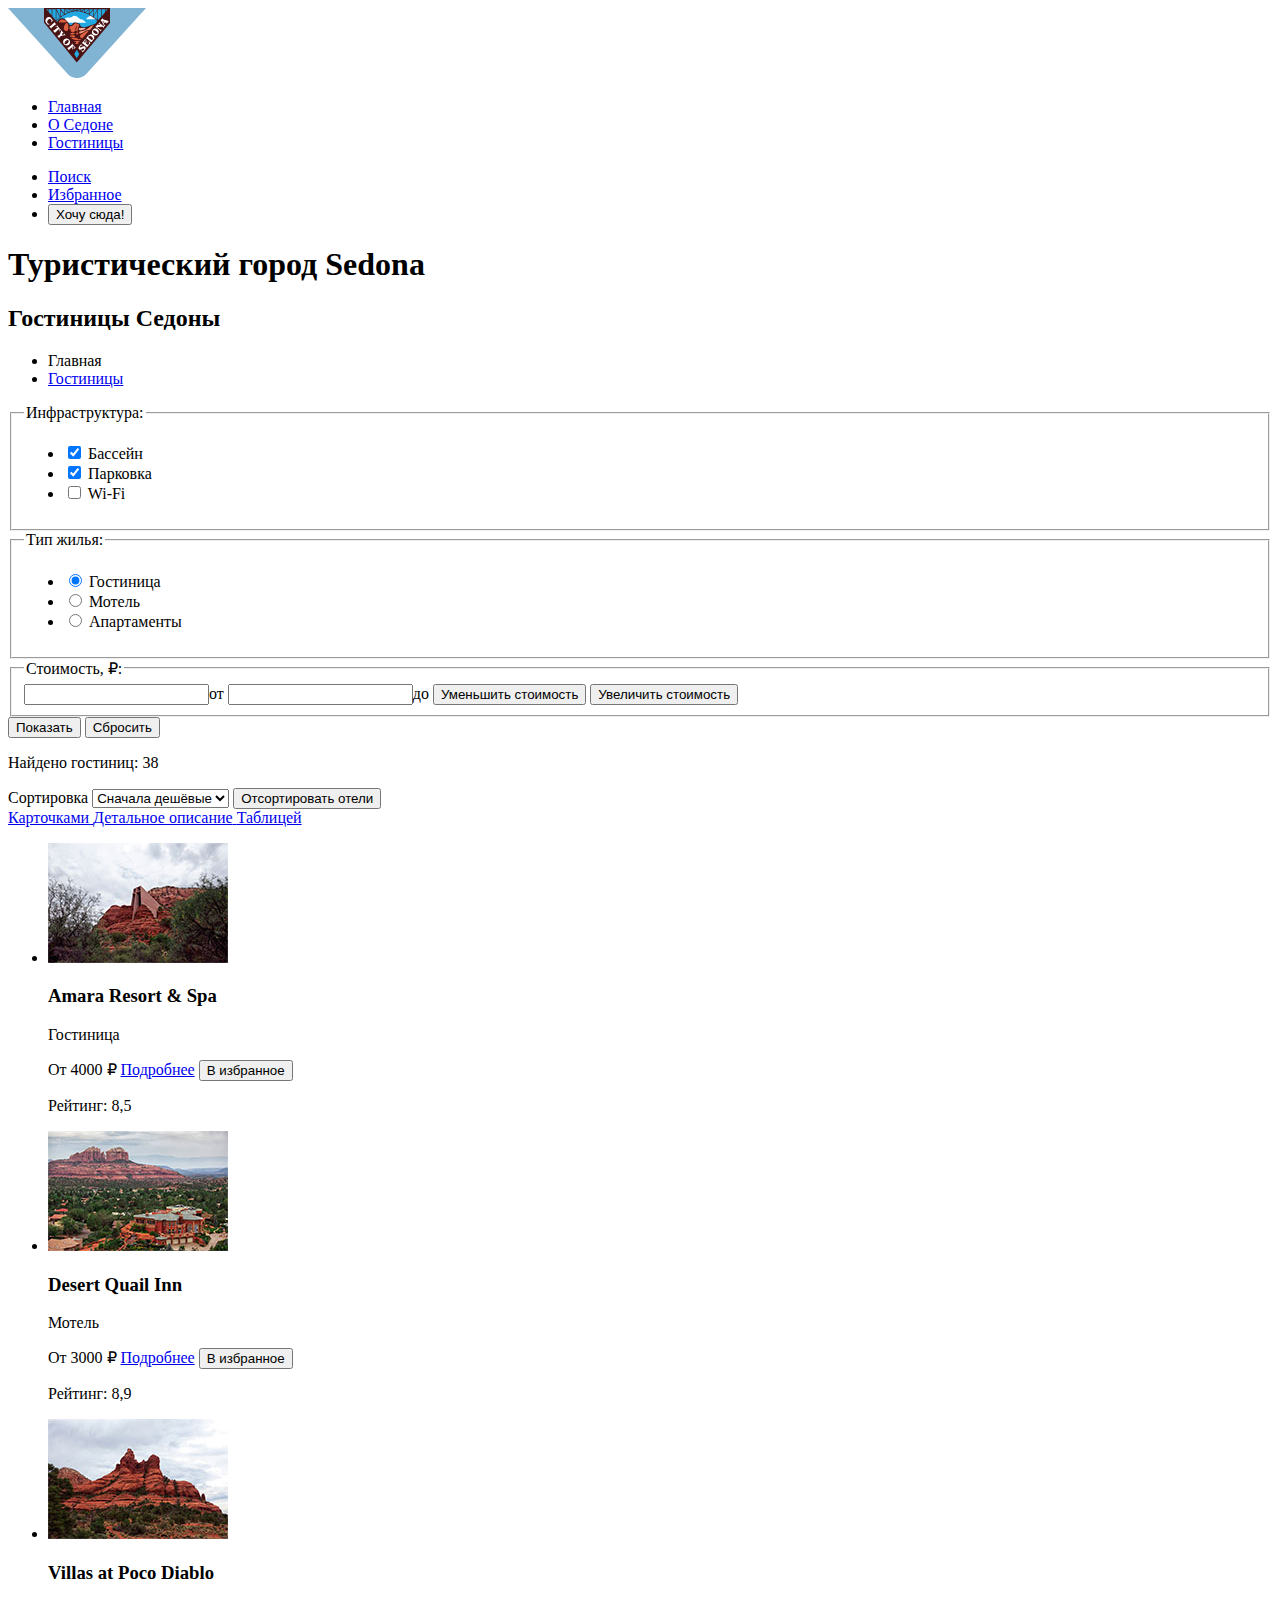
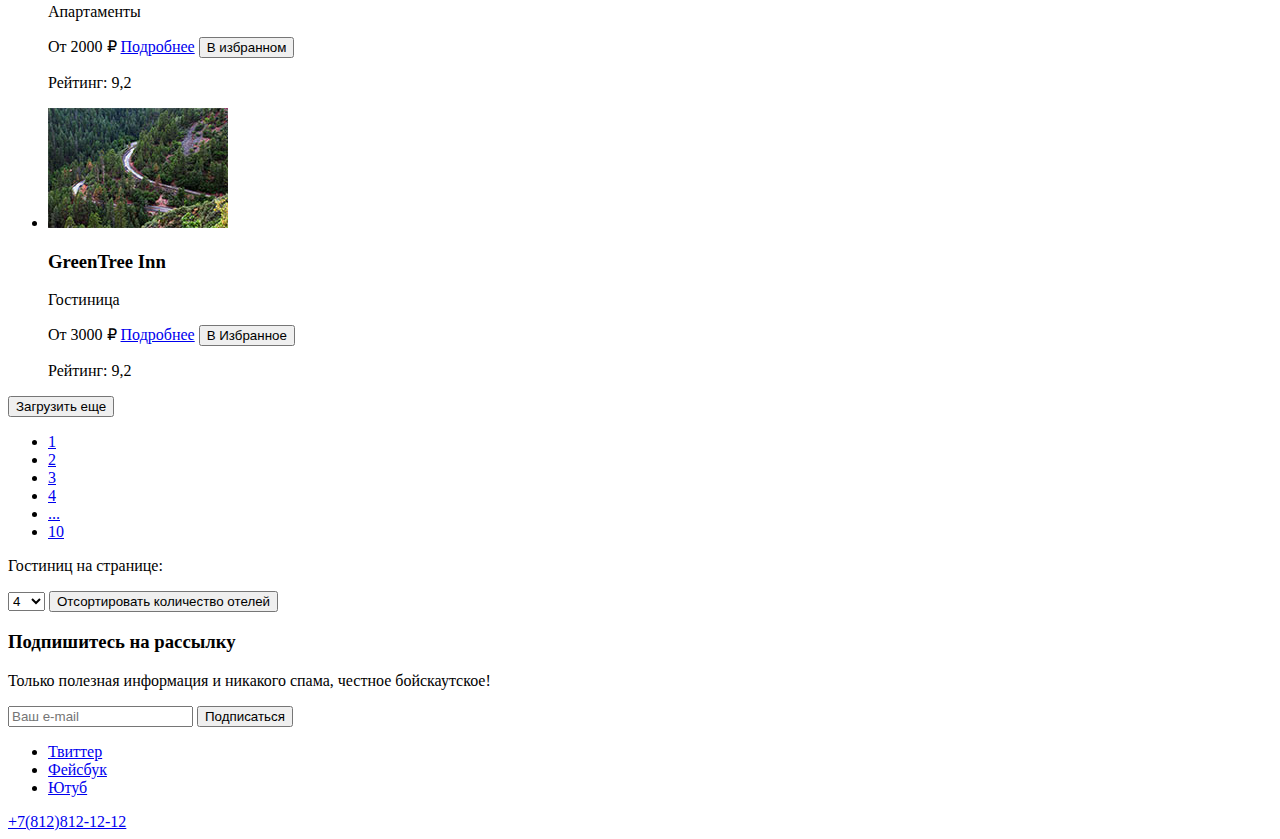
==== catalog.html @ ed5d7d23 "Разметка страниц" ====
<!DOCTYPE html>
<html class="page" lang="ru">
  <head>
      <meta charset="utf-8">
      <link rel="styleshet" href="css/style.css">
      <title>Гостиницы Седоны</title>
  </head>
  <body>
    <header class="page-header">
      <img class="page-header__logo" src="img/main-logo.svg" width="138" height="70" alt="Логотоп Sedona">
      <nav class="page-header__navigation">
        <ul class="page-header__navigation-list">
          <li class="page-header__navigation-item">
            <a class="page-header__navigation-link" href="index.html">Главная</a>
          </li>
          <li class="page-header__navigation-item">
            <a class="page-header__navigation-link" href="#">О Седоне</a>
          </li>
          <li class="page-header__navigation-item">
            <a class="page-header__navigation-link page-header__navigation-link-current" href="#">Гостиницы</a>
          </li>
        </ul>
        <ul class="page-header__navigation page-header__navigation-user">
          <li class="page-header__navigation-item">
            <a class="page-header__navigation-link" href="#">
              <span class="visually-hidden">Поиск</span>
            </a>
          </li>
          <li class="page-header__navigation-item">
            <a class="page-header__navigation-link" href="#">
              <span class="visually-hidden">Избранное</span>
            </a>
          </li>
          <li class="page-header__navigation-item">
            <button class="page-header-button" type="button">Хочу сюда!</button>
          </li>
        </ul>
      </nav>
    </header>
    <main class="main-catalog">
      <section class="main-catalog__sorting-hotels sorting-hotels">
        <h1 class="visually-hidden">Туристический город Sedona</h1>
        <h2 class="sorting-hotels-title">Гостиницы Седоны</h2>
        <ul class="sorting-hotels-breadcrumbs">
          <li class="sorting-hotels-breadcrumbs">
            <span class="visually-hidden">Главная</span>
          </li>
          <li class="sorting-hotels-breadcrumbs">
            <a class="sorting-hotels-breadcrumbs-link" href="#">Гостиницы</a>
          </li>
        </ul>
        <form class="sorting-hotels-form" action="https://echo.htmlacademy.ru/" method="get">
          <fieldset class="sorting-hotels-form-infrastructure">
           <legend class="sorting-hotels-form-infrastructure-legend">Инфраструктура:</legend>
           <ul class="sorting-hotels-form-infrastructure-list">
            <li class="sorting-hotels-form-infrastructure-item">
              <label>
                <input class="sorting-hotels-form-infrastructure-input" type="checkbox" name="swimming-pool" checked>
                <span>Бассейн</span>
              </label>
            </li>
            <li class="sorting-hotels-form-infrastructure-item">
              <label>
                <input class="sorting-hotels-form-infrastructure-input" type="checkbox" name="parling" checked>
                <span>Парковка</span>
              </label>
            </li>
            <li class="sorting-hotels-form-infrastructure-item">
              <label>
                <input class="sorting-hotels-form-infrastructure-input" type="checkbox" name="wi-fi">
                <span>Wi-Fi</span>
              </label>
            </li>
           </ul>
          </fieldset>
          <fieldset class="sorting-hotels-form-type">
            <legend class="sorting-hotels-form-type-legend">Тип жилья:</legend>
            <ul class="sorting-hotels-form-type-list">
              <li class="sorting-hotels-form-type-item">
                <label>
                  <input class="sorting-hotels-form-type-input" type="radio" name="type-hotel" value="hotel" checked>
                  <span>Гостиница</span>
                </label>
              </li>
              <li class="sorting-hotels-form-type-item">
                <label>
                  <input class="sorting-hotels-form-type-input" type="radio" name="type-hotel" value="motel">
                  <span>Мотель</span>
                </label>
              </li>
              <li class="sorting-hotels-form-type-item">
                <label>
                  <input class="sorting-hotels-form-type-input" type="radio" name="type-hotel" value="apartments">
                  <span>Апартаменты</span>
                </label>
              </li>
            </ul>
          </fieldset>
          <fieldset class="sorting-hotels-form-price">
            <legend class="sorting-hotels-form-price-legend">Стоимость, ₽:</legend>
            <label class="sorting-hotels-form-price-label">
              <input class="sorting-hotels-form-price-input" type="number" name="min-price">от
            </label>
            <label class="sorting-hotels-form-price-label">
              <input class="sorting-hotels-form-price-input" type="number" name="max-price">до
            </label>
            <button class="sorting-hotels-form-price-button" type="button">
              <span class="visually-hidden">Уменьшить стоимость</span>
            </button>
            <button class="sorting-hotels-form-price-button" type="button">
              <span class="visually-hidden">Увеличить стоимость</span>
            </button>
          </fieldset>
          <button class="sorting-hotels-form-button" type="submit">Показать</button>
          <button class="sorting-hotels-form-button" type="reset">Сбросить</button>
        </form>
      </section>
      <section class="main-catalog__hotel-viewing hotel-viewing">
        <div class="hotel-viewing-menu-sorting">
          <p class="hotel-viewing-title">Найдено гостиниц: 38</p>
          <form class="hotel-viewing-form">
            <label class="visually-hidden">Сортировка</label>
            <select class="hotel-viewing-select" id="sorting" name="sorting">
              <option value="cheep">Сначала дешёвые</option>
              <option value="expensive">Сначала дорогие</option>
              <option value="popular">По популярности</option>
            </select>
            <button class="visually-hidden" type="submit">Отсортировать отели</button>
          </form>
          <a class="hotel-viewing-sort-button" href="#">
            <span class="visually-hidden" href="#">Карточками</span>
          </a>
          <a class="hotel-viewing-sort-button" href="#">
            <span class="visually-hidden">Детальное описание</span>
          </a>
          <a class="hotel-viewing-sort-button" href="#">
            <span class="visually-hidden">Таблицей</span>
          </a>
        </div>
        <ul class="hotel-viewing-list">
          <li class="hotel-viewing-item">
            <img class="hotel-viewing-img" src="img/hotel-1.jpg" width="180" height="120" alt="Вид Amara Resort & Spa">
            <div class="hotel-viewing-wrapper">
              <h3 class="hotel-viewing-title">Amara Resort & Spa</h3>
              <p class="hotel-viewing-description">Гостиница</p>
              <span class="hotel-viewing-price">От 4000 ₽</span>
              <a class="hotel-viewing-link" href="#">Подробнее</a>
              <button class="hotel-viewing-button" type="button">В избранное</button>
            </div>
            <div class="hotel-viewing-wrapper">
              <p class="hotel-viewing-rating">Рейтинг: 8,5</p>
            </div>
          </li>
          <li class="hotel-viewing-item">
            <img class="hotel-viewing-img" src="img/hotel-2.jpg" width="180" height="120" alt="Вид Desert Quail Inn">
            <div class="hotel-viewing-wrapper">
              <h3 class="hotel-viewing-title">Desert Quail Inn</h3>
              <p class="hotel-viewing-description">Мотель</p>
              <span class="hotel-viewing-price">От 3000 ₽</span>
              <a class="hotel-viewing-link" href="#">Подробнее</a>
              <button class="hotel-viewing-button" type="button">В избранное</button>
            </div>
            <div class="hotel-viewing-wrapper">
              <p class="hotel-viewing-rating">Рейтинг: 8,9</p>
            </div>
          </li>
          <li class="hotel-viewing-item">
            <img class="hotel-viewing-img" src="img/hotel-3.jpg" width="180" height="120" alt="Вид Villas at Poco Diablo">
            <div class="hotel-viewing-wrapper">
              <h3 class="hotel-viewing-title">Villas at Poco Diablo</h3>
              <p class="hotel-viewing-description">Апартаменты</p>
              <span class="hotel-viewing-price">От 2000 ₽</span>
              <a class="hotel-viewing-link" href="#">Подробнее</a>
              <button class="hotel-viewing-button" type="button">В избранном</button>
            </div>
            <div class="hotel-viewing-wrapper">
              <p class="hotel-viewing-rating">Рейтинг: 9,2</p>
            </div>
          </li>
          <li class="hotel-viewing-item">
            <img class="hotel-viewing-img" src="img/hotel-4.jpg" width="180" height="120" alt="Вид GreenTree Inn">
            <div class="hotel-viewing-wrapper">
              <h3 class="hotel-viewing-title">GreenTree Inn</h3>
              <p class="hotel-viewing-description">Гостиница</p>
              <span class="hotel-viewing-price">От 3000 ₽</span>
              <a class="hotel-viewing-link" href="#">Подробнее</a>
              <button class="hotel-viewing-button" type="button">В Избранное</button>
            </div>
            <div class="hotel-viewing-wrapper">
              <p class="hotel-viewing-rating">Рейтинг: 9,2</p>
            </div>
          </li>
        </ul>
        <button class="hotel-viewing-button" type="button">Загрузить еще</button>
      </section>
      <section class="main-catalog__pagination  pagination">
        <ul class="pagination-list">
          <li class="pagination-item">
            <a class="pagination-link" href="#">1</a>
          </li>
          <li class="pagination-item">
            <a class="pagination-link" href="#">2</a>
          </li>
          <li class="pagination-item">
            <a class="pagination-link" href="#">3</a>
          </li>
          <li class="pagination-item">
            <a class="pagination-link" href="#">4</a>
          </li>
          <li class="pagination-item">
            <a class="pagination-link" href="#">...</a>
          </li>
          <li class="pagination-item">
            <a class="pagination-link" href="#">10</a>
          </li>
        </ul>
        <div class="pagination-wrapper">
          <p class="pagination-sorting">Гостиниц на странице:</p>
          <form class="pagination-form">
            <select class="pagination-select" id="sorting-page" name="sorting-page">
              <option value="4">4</option>
              <option value="5">5</option>
              <option value="10">10</option>
            </select>
            <button class="visually-hidden" type="submit">Отсортировать количество отелей</button>
          </form>
        </div>
      </section>
      <section class="main-catalog__mailing mailing">
        <h3 class="mailing-title">Подпишитесь на рассылку</h3>
        <p class="mailing-description">Только полезная информация и никакого спама, честное бойскаутское!</p>
        <form class="mailing-form" action="https://echo.htmlacademy.ru/" method="post">
          <input class="mailing-email" type="email" name="subscription-mail" placeholder="Ваш e-mail">
          <button class="mailing-button" type="submit">Подписаться</button>
        </form>
      </section>
    </main>
    <footer class="page-footer">
      <ul class="page-footer-list">
        <li class="page-footer-item">
          <a class="page-footer-link" href="#">
            <span class="visually-hidden">Твиттер</span>
          </a>
        </li>
        <li class="page-footer-item">
          <a class="page-footer-link" href="#">
            <span class="visually-hidden">Фейсбук</span>
          </a>
        </li>
        <li class="page-footer-item">
          <a class="page-footer-link" href="#">
            <span class="visually-hidden">Ютуб</span>
          </a>
        </li>
      </ul>
      <a class="page-footer-phone" href="tel:+78128121212">+7(812)812-12-12</a>
    </footer>
  </body>
</html>
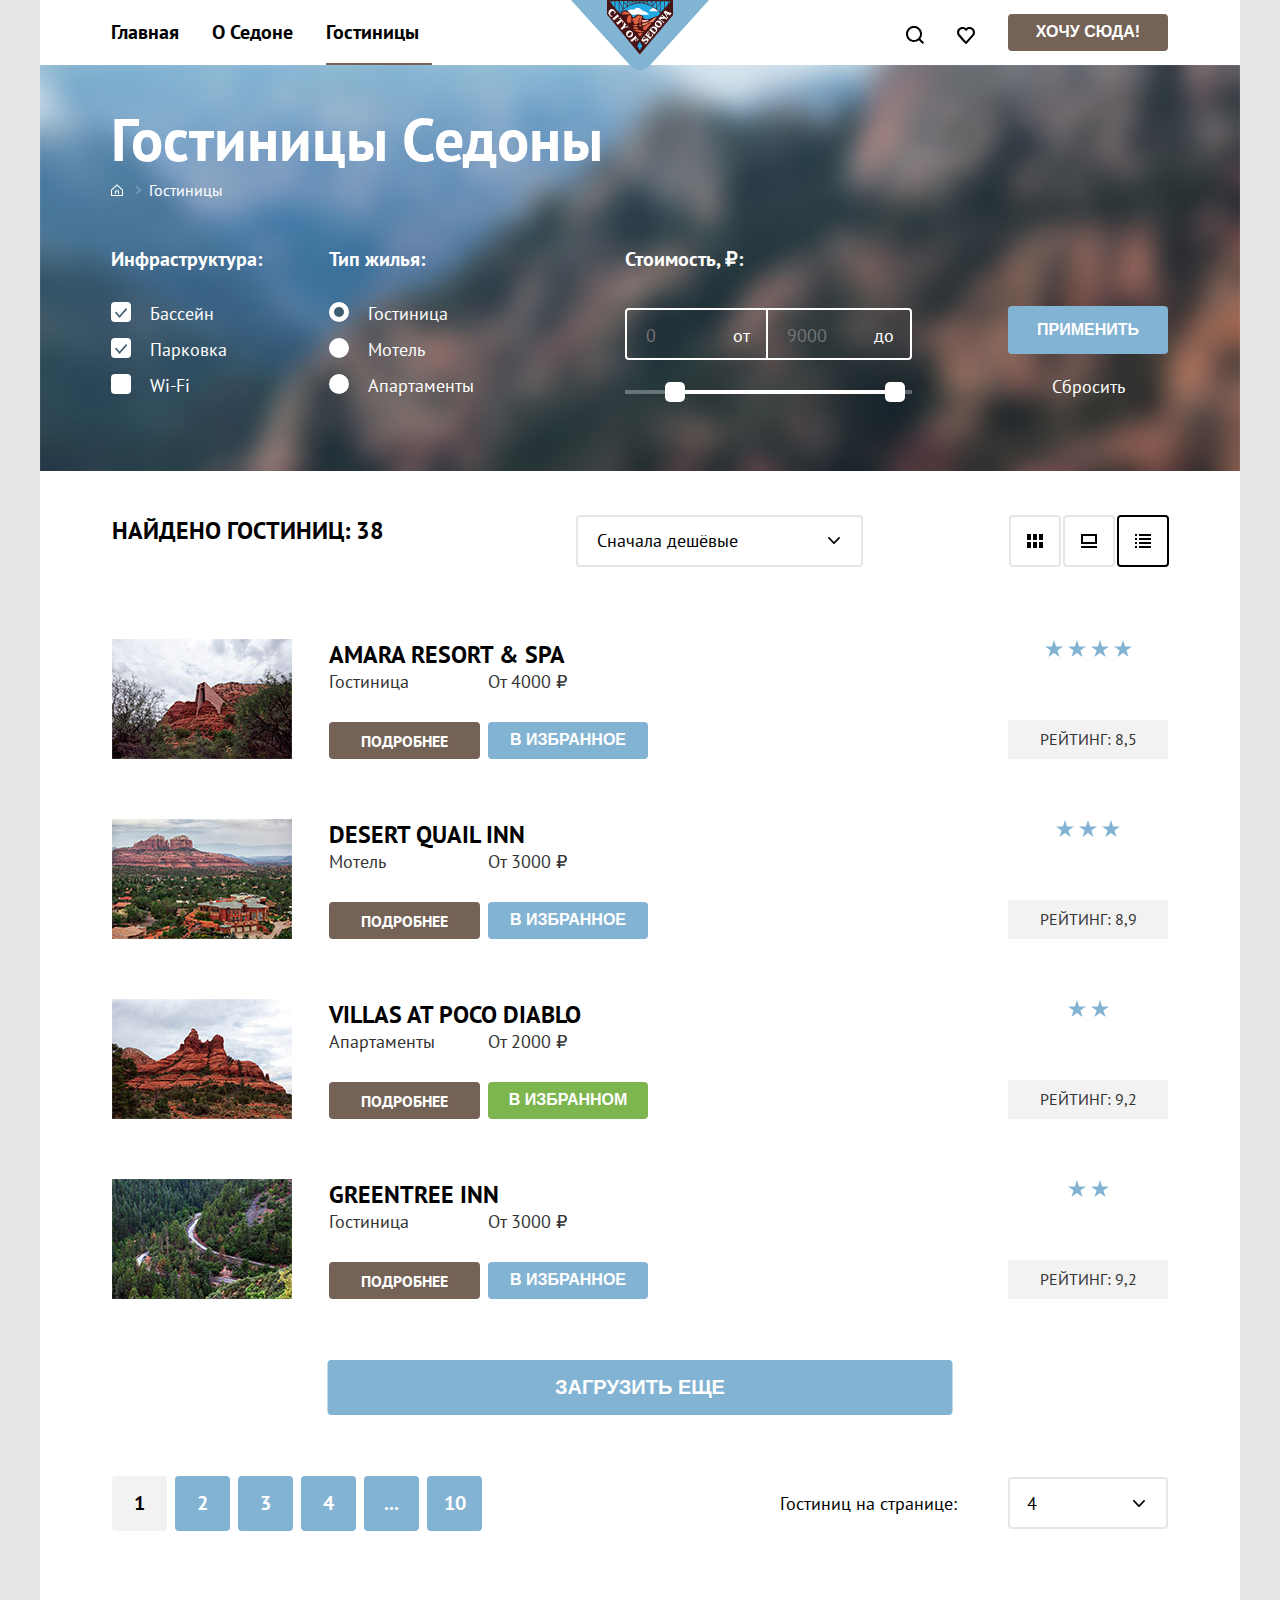
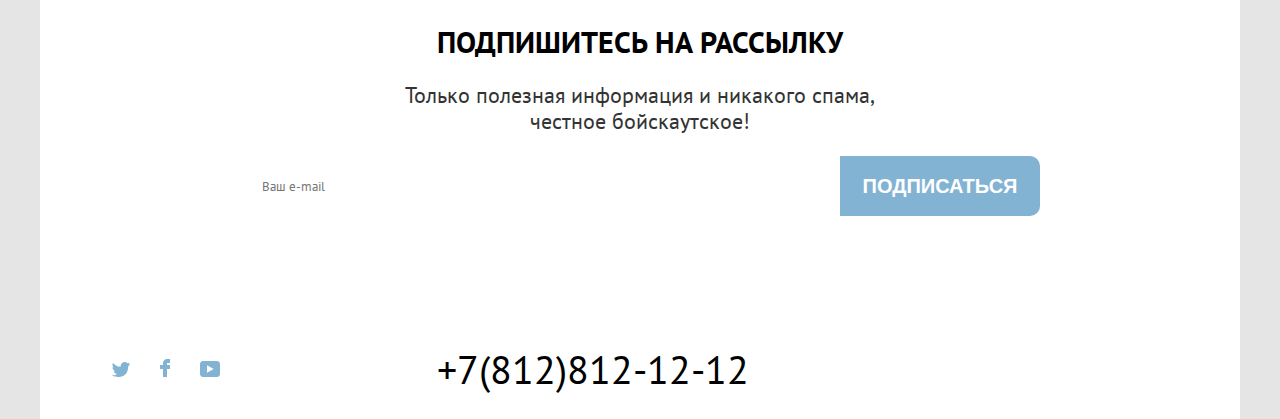
==== commit 8014646a: "Сверстаны 2 страницы" ====
--- a/catalog.html
+++ b/catalog.html
@@ -2,258 +2,332 @@
 <html class="page" lang="ru">
   <head>
       <meta charset="utf-8">
-      <link rel="styleshet" href="css/style.css">
+      <link rel="stylesheet" href="css/style.css">
       <title>Гостиницы Седоны</title>
   </head>
   <body>
-    <header class="page-header">
-      <img class="page-header__logo" src="img/main-logo.svg" width="138" height="70" alt="Логотоп Sedona">
-      <nav class="page-header__navigation">
-        <ul class="page-header__navigation-list">
-          <li class="page-header__navigation-item">
-            <a class="page-header__navigation-link" href="index.html">Главная</a>
+    <div class="body_container">
+      <header class="page-header">
+        <a href="#">
+          <img class="page-header__logo" src="img/main-logo.svg" width="138" height="70" alt="Логотоп Sedona">
+        </a>
+        <nav class="page-header__navigation">
+          <ul class="page-header__navigation-list">
+            <li class="page-header__navigation-item">
+              <a class="page-header__navigation-link" href="index.html">Главная</a>
+            </li>
+            <li class="page-header__navigation-item">
+              <a class="page-header__navigation-link" href="#">О Седоне</a>
+            </li>
+            <li class="page-header__navigation-item">
+              <a class="page-header__navigation-link page-header__navigation-link-current" href="#">Гостиницы</a>
+            </li>
+          </ul>
+          <ul class="page-header__navigation-list page-header__navigation-user">
+            <li class="page-header__navigation-item page-header__navigation-item-icon">
+              <a class="page-header__navigation-link" href="#">
+                <svg class="page-header__navigation-icon" aria-hidden="true" focusable="false" width="18" height="18" viewBox="0 0 18 18" fill="none" xmlns="http://www.w3.org/2000/svg">
+                  <path d="M18 16.5L14.3 12.8C15.3 11.5 16 9.8 16 7.9C16 3.5 12.4 -0.1 8 -0.1C3.6 -0.1 0 3.6 0 8C0 12.4 3.6 16 8 16C9.8 16 11.5 15.4 12.9 14.3L16.6 18L18 16.5ZM8 14C4.7 14 2 11.3 2 8C2 4.7 4.7 2 8 2C11.3 2 14 4.7 14 8C14 11.3 11.3 14 8 14Z" fill="black"/>
+                </svg>
+                <span class="visually-hidden">Поиск</span>
+              </a>
+            </li>
+            <li class="page-header__navigation-item page-header__navigation-item-icon">
+              <a class="page-header__navigation-link" href="#">
+                <svg class="page-header__navigation-icon" aria-hidden="true" focusable="false" width="18" height="17" viewBox="0 0 18 17" fill="none" xmlns="http://www.w3.org/2000/svg">
+                  <path d="M8.9 17C8.6 17 8.3 16.9 8.1 16.6C2.7 10.5 1.4 9.1 1.1 8.7C0.4 7.8 0 6.6 0 5.4C0 2.4 2.4 0 5.5 0C6.8 0 8 0.5 9 1.3C10 0.5 11.3 0 12.5 0C15.5 0 18 2.4 18 5.4C18 6.7 17.5 7.9 16.7 8.8L9.7 16.7C9.5 16.9 9.3 17 8.9 17ZM2.9 7.5C3.2 7.9 6.4 11.5 9 14.4L15.2 7.4C15.7 6.9 15.9 6.2 15.9 5.4C15.9 3.6 14.4 2.1 12.6 2.1C11.6 2.1 10.6 2.6 9.9 3.4C9.6 3.7 9.3 3.8 9 3.8C8.7 3.8 8.4 3.6 8.2 3.4C7.5 2.6 6.5 2.1 5.5 2.1C3.7 2.1 2.2 3.6 2.2 5.4C2.1 6.3 2.5 7 2.9 7.5C2.8 7.5 2.8 7.5 2.9 7.5Z" fill="black"/>
+                </svg>
+                <span class="visually-hidden">Избранное</span>
+              </a>
+            </li>
+            <li class="page-header__navigation-item">
+              <button class="page-header-button" type="button">Хочу сюда!</button>
+            </li>
+          </ul>
+        </nav>
+      </header>
+      <main class="main-catalog main-container">
+        <section class="main-catalog__sorting-hotels sorting-hotels">
+          <h1 class="visually-hidden">Туристический город Sedona</h1>
+          <h2 class="sorting-hotels-title">Гостиницы Седоны</h2>
+          <ul class="sorting-hotels-breadcrumbs-list">
+            <li class="sorting-hotels-breadcrumbs-item sorting-hotels-breadcrumbs-list__container">
+              <span class="visually-hidden">Главная</span>
+              <a class="sorting-hotels-breadcrumbs-item-link" href="index.html">
+                <svg class="sorting-hotels-breadcrumbs-home" aria-hidden="true" focusable="false" width="12" height="12" viewBox="0 0 12 12" fill="none" xmlns="http://www.w3.org/2000/svg">
+                  <path d="M6 0.300049L0 5.80005V12H12V5.80005L6 0.300049ZM11 11H1V6.20005L6 1.70005L11 6.20005V11Z" fill="white"/>
+                  <path d="M4 10H5V7.5H7V10H8V6.5H4V10Z" fill="white"/>
+                  </svg>
+              </a>
+            </li>
+            <li class="sorting-hotels-breadcrumbs">
+              <a class="sorting-hotels-breadcrumbs-link" href="#">Гостиницы</a>
+            </li>
+          </ul>
+          <form class="sorting-hotels-form" action="https://echo.htmlacademy.ru/" method="get">
+            <fieldset class="sorting-hotels-form-infrastructure">
+              <legend class="sorting-hotels-form-legend">Инфраструктура:</legend>
+              <ul class="sorting-hotels-form-infrastructure-list">
+                <li class="sorting-hotels-form-infrastructure-item">
+                  <label class="sorting-hotels-form-infrastructure-label">
+                    <input class="visually-hidden sorting-hotels-form-infrastructure-input" type="checkbox" name="swimming-pool" checked>
+                    <span class="sorting-hotels-form-infrastructure-input-mark"></span>
+                    <span class="sorting-hotels-form-infrastructure-name">Бассейн</span>
+                  </label>
+                </li>
+                <li class="sorting-hotels-form-infrastructure-item">
+                  <label class="sorting-hotels-form-infrastructure-label">
+                    <input class="visually-hidden sorting-hotels-form-infrastructure-input" type="checkbox" name="parking" checked>
+                    <span class="sorting-hotels-form-infrastructure-input-mark"></span>
+                    <span class="sorting-hotels-form-infrastructure-name">Парковка</span>
+                  </label>
+                </li>
+                <li class="sorting-hotels-form-infrastructure-item">
+                  <label class="sorting-hotels-form-infrastructure-label">
+                    <input class="visually-hidden sorting-hotels-form-infrastructure-input" type="checkbox" name="wi-fi">
+                    <span class="sorting-hotels-form-infrastructure-input-mark"></span>
+                    <span class="sorting-hotels-form-infrastructure-name">Wi-Fi</span>
+                  </label>
+                </li>
+              </ul>
+            </fieldset>
+            <fieldset class="sorting-hotels-form-type">
+              <legend class="sorting-hotels-form-legend">Тип жилья:</legend>
+              <ul class="sorting-hotels-form-type-list">
+                <li class="sorting-hotels-form-type-item">
+                  <label class="sorting-hotels-form-type-label">
+                    <input class="visually-hidden sorting-hotels-form-type-input" type="radio" name="type-hotel" value="hotel" checked>
+                    <span class="sorting-hotels-form-type-mark"></span>
+                    <span class="sorting-hotels-form-type-name">Гостиница</span>
+                  </label>
+                </li>
+                <li class="sorting-hotels-form-type-item">
+                  <label class="sorting-hotels-form-type-label">
+                    <input class="visually-hidden sorting-hotels-form-type-input" type="radio" name="type-hotel" value="motel">
+                    <span class="sorting-hotels-form-type-mark"></span>
+                    <span class="sorting-hotels-form-type-name">Мотель</span>
+                  </label>
+                </li>
+                <li class="sorting-hotels-form-type-item">
+                  <label class="sorting-hotels-form-type-label">
+                    <input class="visually-hidden sorting-hotels-form-type-input" type="radio" name="type-hotel" value="apartments">
+                    <span class="sorting-hotels-form-type-mark"></span>
+                    <span class="sorting-hotels-form-type-name">Апартаменты</span>
+                  </label>
+                </li>
+              </ul>
+            </fieldset>
+            <fieldset class="sorting-hotels-form-price">
+              <legend class="sorting-hotels-form-legend">Стоимость, ₽:</legend>
+              <div class="sorting-hotels-form-price-wrapper-inputs">
+                <label class="sorting-hotels-form-price-label">
+                  <input class="sorting-hotels-form-price-input" type="number" name="min-price" placeholder="0">
+                  <span class="sorting-hotels-form-price-legend">от</span>
+                </label>
+                <label class="sorting-hotels-form-price-label">
+                  <input class="sorting-hotels-form-price-input" type="number" name="max-price" placeholder="9000">
+                  <span class="sorting-hotels-form-price-legend">до</span>
+                </label>
+              </div>
+              <div class="sorting-hotels-form-price-range">
+                <div class="sorting-hotels-form-price-range-scale">
+                  <div class="sorting-hotels-form-price-range-bar" style="left: 50px; width: 220px;">
+                    <button class="sorting-hotels-form-price-button sorting-hotels-form-price-button-min" type="button">
+                      <span class="visually-hidden">Уменьшить стоимость</span>
+                    </button>
+                    <button class="sorting-hotels-form-price-button sorting-hotels-form-price-button-max" type="button">
+                      <span class="visually-hidden">Увеличить стоимость</span>
+                    </button>
+                  </div>
+                </div>
+              </div>
+            </fieldset>
+            <div class="sorting-hotels-form-buttons">
+              <button class="sorting-hotels-form-button" type="submit">Применить</button>
+              <button class="sorting-hotels-form-button-clear" type="reset">Сбросить</button>
+            </div>
+          </form>
+        </section>
+        <section class="main-catalog__hotel-viewing hotel-viewing">
+          <div class="hotel-viewing-menu-sorting">
+            <p class="hotel-viewing-title">Найдено гостиниц: 38</p>
+            <form class="hotel-viewing-form">
+              <label class="visually-hidden">Сортировка</label>
+              <select class="hotel-viewing-select" id="sorting" name="sorting">
+                <option value="cheep">Сначала дешёвые</option>
+                <option value="expensive">Сначала дорогие</option>
+                <option value="popular">По популярности</option>
+              </select>
+              <button class="visually-hidden" type="submit">Отсортировать отели</button>
+            </form>
+            <ul class="hotel-viewing-sort-list">
+              <li class="hotel-viewing-sort-item">
+                <a class="hotel-viewing-sort-button" href="#">
+                  <span class="visually-hidden" href="#">Карточками</span>
+                </a>
+              </li>
+              <li class="hotel-viewing-sort-item">
+                <a class="hotel-viewing-sort-button" href="#">
+                  <span class="visually-hidden">Детальное описание</span>
+                </a>
+              </li>
+              <li class="hotel-viewing-sort-item hotel-viewing-sort-item__current">
+                <a class="hotel-viewing-sort-button" href="#">
+                  <span class="visually-hidden">Таблицей</span>
+                </a>
+              </li>
+            </ul>
+          </div>
+          <ul class="hotel-viewing-list">
+            <li class="hotel-viewing-item">
+              <img class="hotel-viewing-img" src="img/hotel-1.jpg" width="180" height="120" alt="Вид Amara Resort & Spa">
+              <div class="hotel-viewing-wrapper">
+                <h3 class="hotel-viewing-title">Amara Resort & Spa</h3>
+                <p class="hotel-viewing-description">Гостиница</p>
+                <span class="hotel-viewing-price">От 4000 ₽</span>
+                <a class="hotel-viewing-link" href="#">Подробнее</a>
+                <button class="hotel-viewing-button" type="button">В избранное</button>
+              </div>
+              <div class="hotel-viewing-wrapper-rating">
+                <div class="hotel-viewing-wrapper-stars">
+                  <img class="hotel-viewing-star" src="img/star.svg" aria-hidden="true" focusable="false">
+                  <img class="hotel-viewing-star" src="img/star.svg" aria-hidden="true" focusable="false">
+                  <img class="hotel-viewing-star" src="img/star.svg" aria-hidden="true" focusable="false">
+                  <img class="hotel-viewing-star" src="img/star.svg" aria-hidden="true" focusable="false">
+                  <span class="visually-hidden">Рейтинг: четыре звезды</span>
+                </div>
+                <p class="hotel-viewing-rating">Рейтинг: 8,5</p>
+              </div>
+            </li>
+            <li class="hotel-viewing-item">
+              <img class="hotel-viewing-img" src="img/hotel-2.jpg" width="180" height="120" alt="Вид Desert Quail Inn">
+              <div class="hotel-viewing-wrapper">
+                <h3 class="hotel-viewing-title">Desert Quail Inn</h3>
+                <p class="hotel-viewing-description">Мотель</p>
+                <span class="hotel-viewing-price">От 3000 ₽</span>
+                <a class="hotel-viewing-link" href="#">Подробнее</a>
+                <button class="hotel-viewing-button" type="button">В избранное</button>
+              </div>
+              <div class="hotel-viewing-wrapper-rating">
+                <div class="hotel-viewing-wrapper-stars">
+                  <img class="hotel-viewing-star" src="img/star.svg" aria-hidden="true" focusable="false">
+                  <img class="hotel-viewing-star" src="img/star.svg" aria-hidden="true" focusable="false">
+                  <img class="hotel-viewing-star" src="img/star.svg" aria-hidden="true" focusable="false">
+                  <span class="visually-hidden">Рейтинг: три звезды</span>
+                </div>
+                <p class="hotel-viewing-rating">Рейтинг: 8,9</p>
+              </div>
+            </li>
+            <li class="hotel-viewing-item">
+              <img class="hotel-viewing-img" src="img/hotel-3.jpg" width="180" height="120" alt="Вид Villas at Poco Diablo">
+              <div class="hotel-viewing-wrapper">
+                <h3 class="hotel-viewing-title">Villas at Poco Diablo</h3>
+                <p class="hotel-viewing-description">Апартаменты</p>
+                <span class="hotel-viewing-price">От 2000 ₽</span>
+                <a class="hotel-viewing-link" href="#">Подробнее</a>
+                <button class="hotel-viewing-button hotel-viewing-button__favorites" type="button">В избранном</button>
+              </div>
+              <div class="hotel-viewing-wrapper-rating">
+                <div class="hotel-viewing-wrapper-stars">
+                  <img class="hotel-viewing-star" src="img/star.svg" aria-hidden="true" focusable="false">
+                  <img class="hotel-viewing-star" src="img/star.svg" aria-hidden="true" focusable="false">
+                  <span class="visually-hidden">Рейтинг: две звезды</span>
+                </div>
+                <p class="hotel-viewing-rating">Рейтинг: 9,2</p>
+              </div>
+            </li>
+            <li class="hotel-viewing-item">
+              <img class="hotel-viewing-img" src="img/hotel-4.jpg" width="180" height="120" alt="Вид GreenTree Inn">
+              <div class="hotel-viewing-wrapper">
+                <h3 class="hotel-viewing-title">GreenTree Inn</h3>
+                <p class="hotel-viewing-description">Гостиница</p>
+                <span class="hotel-viewing-price">От 3000 ₽</span>
+                <a class="hotel-viewing-link" href="#">Подробнее</a>
+                <button class="hotel-viewing-button" type="button">В Избранное</button>
+              </div>
+              <div class="hotel-viewing-wrapper-rating">
+                <div class="hotel-viewing-wrapper-stars">
+                  <img class="hotel-viewing-star" src="img/star.svg" aria-hidden="true" focusable="false">
+                  <img class="hotel-viewing-star" src="img/star.svg" aria-hidden="true" focusable="false">
+                  <span class="visually-hidden">Рейтинг: две звезды</span>
+                </div>
+                <p class="hotel-viewing-rating">Рейтинг: 9,2</p>
+              </div>
+            </li>
+          </ul>
+          <button class="hotel-viewing-load-button" type="button">Загрузить еще</button>
+        </section>
+        <section class="main-catalog__pagination  pagination">
+          <ul class="pagination-list">
+            <li class="pagination-item">
+              <a class="pagination-link pagination-link__current" href="#">1</a>
+            </li>
+            <li class="pagination-item">
+              <a class="pagination-link" href="#">2</a>
+            </li>
+            <li class="pagination-item">
+              <a class="pagination-link" href="#">3</a>
+            </li>
+            <li class="pagination-item">
+              <a class="pagination-link" href="#">4</a>
+            </li>
+            <li class="pagination-item">
+              <a class="pagination-link" href="#">...</a>
+            </li>
+            <li class="pagination-item">
+              <a class="pagination-link" href="#">10</a>
+            </li>
+          </ul>
+          <div class="pagination-wrapper">
+            <p class="pagination-sorting">Гостиниц на странице:</p>
+            <form class="pagination-form">
+              <select class="pagination-select" id="sorting-page" name="sorting-page">
+                <option value="4">4</option>
+                <option value="5">5</option>
+                <option value="10">10</option>
+              </select>
+              <button class="visually-hidden" type="submit">Отсортировать количество отелей</button>
+            </form>
+          </div>
+        </section>
+        <section class="main-catalog__mailing mailing__catalog">
+          <h3 class="mailing-title">Подпишитесь на рассылку</h3>
+          <p class="mailing-catalog-description">Только полезная информация и никакого спама, <br>честное бойскаутское!</p>
+          <form class="mailing-form" action="https://echo.htmlacademy.ru/" method="post">
+            <input class="mailing-email" type="email" name="subscription-mail" placeholder="Ваш e-mail">
+            <button class="mailing-button" type="submit">Подписаться</button>
+          </form>
+        </section>
+      </main>
+      <footer class="page-footer">
+        <ul class="page-footer-list">
+          <li class="page-footer-item">
+            <a class="page-footer-link" href="#">
+              <svg class="page-footer-link-twitter" aria-hidden="true" focusable="false" width="18" height="15" viewBox="0 0 18 15" fill="none" xmlns="http://www.w3.org/2000/svg">
+                <path d="M11.6 0.200056C13.4 -0.299944 14.8 0.500056 15.4 1.40006C16.1 1.20006 16.8 0.900056 17.5 0.700056C17.5 1.60006 16.9 2.20006 16.6 2.50006C17.3 2.60006 18 1.90006 18 1.90006C17.8 2.90006 16.9 3.70006 16.3 3.90006C16.1 10.7001 13 15.1001 5.7 15.0001C5.1 15.0001 5.8 15.0001 5.2 15.0001C4.8 15.0001 0.8 14.5001 0 13.1001C2.4 13.3001 4.1 12.7001 5 11.9001C4 11.6001 2.1 11.5001 1.8 9.00006C2.2 9.10006 2.4 9.20006 3.1 9.10006C1.8 8.30006 0.4 7.50006 0.5 5.30006C0.8 5.60006 1.6 5.80006 1.9 5.80006C1.1 5.60006 -0.2 2.50006 0.9 0.900056C2.8 2.80006 4.9 4.50006 8.5 4.70006C8.7 2.30006 9.7 0.800056 11.6 0.200056Z" fill="#83B3D3"/>
+              </svg>
+              <span class="visually-hidden">Твиттер</span>
+            </a>
           </li>
-          <li class="page-header__navigation-item">
-            <a class="page-header__navigation-link" href="#">О Седоне</a>
+          <li class="page-footer-item">
+            <a class="page-footer-link" href="#">
+              <svg class="page-footer-link-facebook" aria-hidden="true" focusable="false" width="10" height="18" viewBox="0 0 10 18" fill="none" xmlns="http://www.w3.org/2000/svg">
+                <path d="M7 0C4.8 0 3 1.8 3 4V6H0V10H3V18H7V10H10V6H7V4H10V0H7Z" fill="#83B3D3"/>
+              </svg>
+              <span class="visually-hidden">Фейсбук</span>
+            </a>
           </li>
-          <li class="page-header__navigation-item">
-            <a class="page-header__navigation-link page-header__navigation-link-current" href="#">Гостиницы</a>
+          <li class="page-footer-item">
+            <a class="page-footer-link" href="#">
+              <svg class="page-footer-link-youtube" aria-hidden="true" focusable="false" width="20" height="16" viewBox="0 0 20 16" fill="none" xmlns="http://www.w3.org/2000/svg">
+                <path d="M17 0H2.9C1.2 0 0 1.5 0 3.2V12.7C0 14.5 1.2 16 2.9 16H17.2C18.7 16 20.1 14.5 20.1 12.8V3.2C19.9 1.5 18.7 0 17 0ZM7 11.8V4.2L13.7 8L7 11.8Z" fill="#83B3D3"/>
+              </svg>
+              <span class="visually-hidden">Ютуб</span>
+            </a>
           </li>
         </ul>
-        <ul class="page-header__navigation page-header__navigation-user">
-          <li class="page-header__navigation-item">
-            <a class="page-header__navigation-link" href="#">
-              <span class="visually-hidden">Поиск</span>
-            </a>
-          </li>
-          <li class="page-header__navigation-item">
-            <a class="page-header__navigation-link" href="#">
-              <span class="visually-hidden">Избранное</span>
-            </a>
-          </li>
-          <li class="page-header__navigation-item">
-            <button class="page-header-button" type="button">Хочу сюда!</button>
-          </li>
-        </ul>
-      </nav>
-    </header>
-    <main class="main-catalog">
-      <section class="main-catalog__sorting-hotels sorting-hotels">
-        <h1 class="visually-hidden">Туристический город Sedona</h1>
-        <h2 class="sorting-hotels-title">Гостиницы Седоны</h2>
-        <ul class="sorting-hotels-breadcrumbs">
-          <li class="sorting-hotels-breadcrumbs">
-            <span class="visually-hidden">Главная</span>
-          </li>
-          <li class="sorting-hotels-breadcrumbs">
-            <a class="sorting-hotels-breadcrumbs-link" href="#">Гостиницы</a>
-          </li>
-        </ul>
-        <form class="sorting-hotels-form" action="https://echo.htmlacademy.ru/" method="get">
-          <fieldset class="sorting-hotels-form-infrastructure">
-           <legend class="sorting-hotels-form-infrastructure-legend">Инфраструктура:</legend>
-           <ul class="sorting-hotels-form-infrastructure-list">
-            <li class="sorting-hotels-form-infrastructure-item">
-              <label>
-                <input class="sorting-hotels-form-infrastructure-input" type="checkbox" name="swimming-pool" checked>
-                <span>Бассейн</span>
-              </label>
-            </li>
-            <li class="sorting-hotels-form-infrastructure-item">
-              <label>
-                <input class="sorting-hotels-form-infrastructure-input" type="checkbox" name="parling" checked>
-                <span>Парковка</span>
-              </label>
-            </li>
-            <li class="sorting-hotels-form-infrastructure-item">
-              <label>
-                <input class="sorting-hotels-form-infrastructure-input" type="checkbox" name="wi-fi">
-                <span>Wi-Fi</span>
-              </label>
-            </li>
-           </ul>
-          </fieldset>
-          <fieldset class="sorting-hotels-form-type">
-            <legend class="sorting-hotels-form-type-legend">Тип жилья:</legend>
-            <ul class="sorting-hotels-form-type-list">
-              <li class="sorting-hotels-form-type-item">
-                <label>
-                  <input class="sorting-hotels-form-type-input" type="radio" name="type-hotel" value="hotel" checked>
-                  <span>Гостиница</span>
-                </label>
-              </li>
-              <li class="sorting-hotels-form-type-item">
-                <label>
-                  <input class="sorting-hotels-form-type-input" type="radio" name="type-hotel" value="motel">
-                  <span>Мотель</span>
-                </label>
-              </li>
-              <li class="sorting-hotels-form-type-item">
-                <label>
-                  <input class="sorting-hotels-form-type-input" type="radio" name="type-hotel" value="apartments">
-                  <span>Апартаменты</span>
-                </label>
-              </li>
-            </ul>
-          </fieldset>
-          <fieldset class="sorting-hotels-form-price">
-            <legend class="sorting-hotels-form-price-legend">Стоимость, ₽:</legend>
-            <label class="sorting-hotels-form-price-label">
-              <input class="sorting-hotels-form-price-input" type="number" name="min-price">от
-            </label>
-            <label class="sorting-hotels-form-price-label">
-              <input class="sorting-hotels-form-price-input" type="number" name="max-price">до
-            </label>
-            <button class="sorting-hotels-form-price-button" type="button">
-              <span class="visually-hidden">Уменьшить стоимость</span>
-            </button>
-            <button class="sorting-hotels-form-price-button" type="button">
-              <span class="visually-hidden">Увеличить стоимость</span>
-            </button>
-          </fieldset>
-          <button class="sorting-hotels-form-button" type="submit">Показать</button>
-          <button class="sorting-hotels-form-button" type="reset">Сбросить</button>
-        </form>
-      </section>
-      <section class="main-catalog__hotel-viewing hotel-viewing">
-        <div class="hotel-viewing-menu-sorting">
-          <p class="hotel-viewing-title">Найдено гостиниц: 38</p>
-          <form class="hotel-viewing-form">
-            <label class="visually-hidden">Сортировка</label>
-            <select class="hotel-viewing-select" id="sorting" name="sorting">
-              <option value="cheep">Сначала дешёвые</option>
-              <option value="expensive">Сначала дорогие</option>
-              <option value="popular">По популярности</option>
-            </select>
-            <button class="visually-hidden" type="submit">Отсортировать отели</button>
-          </form>
-          <a class="hotel-viewing-sort-button" href="#">
-            <span class="visually-hidden" href="#">Карточками</span>
-          </a>
-          <a class="hotel-viewing-sort-button" href="#">
-            <span class="visually-hidden">Детальное описание</span>
-          </a>
-          <a class="hotel-viewing-sort-button" href="#">
-            <span class="visually-hidden">Таблицей</span>
-          </a>
-        </div>
-        <ul class="hotel-viewing-list">
-          <li class="hotel-viewing-item">
-            <img class="hotel-viewing-img" src="img/hotel-1.jpg" width="180" height="120" alt="Вид Amara Resort & Spa">
-            <div class="hotel-viewing-wrapper">
-              <h3 class="hotel-viewing-title">Amara Resort & Spa</h3>
-              <p class="hotel-viewing-description">Гостиница</p>
-              <span class="hotel-viewing-price">От 4000 ₽</span>
-              <a class="hotel-viewing-link" href="#">Подробнее</a>
-              <button class="hotel-viewing-button" type="button">В избранное</button>
-            </div>
-            <div class="hotel-viewing-wrapper">
-              <p class="hotel-viewing-rating">Рейтинг: 8,5</p>
-            </div>
-          </li>
-          <li class="hotel-viewing-item">
-            <img class="hotel-viewing-img" src="img/hotel-2.jpg" width="180" height="120" alt="Вид Desert Quail Inn">
-            <div class="hotel-viewing-wrapper">
-              <h3 class="hotel-viewing-title">Desert Quail Inn</h3>
-              <p class="hotel-viewing-description">Мотель</p>
-              <span class="hotel-viewing-price">От 3000 ₽</span>
-              <a class="hotel-viewing-link" href="#">Подробнее</a>
-              <button class="hotel-viewing-button" type="button">В избранное</button>
-            </div>
-            <div class="hotel-viewing-wrapper">
-              <p class="hotel-viewing-rating">Рейтинг: 8,9</p>
-            </div>
-          </li>
-          <li class="hotel-viewing-item">
-            <img class="hotel-viewing-img" src="img/hotel-3.jpg" width="180" height="120" alt="Вид Villas at Poco Diablo">
-            <div class="hotel-viewing-wrapper">
-              <h3 class="hotel-viewing-title">Villas at Poco Diablo</h3>
-              <p class="hotel-viewing-description">Апартаменты</p>
-              <span class="hotel-viewing-price">От 2000 ₽</span>
-              <a class="hotel-viewing-link" href="#">Подробнее</a>
-              <button class="hotel-viewing-button" type="button">В избранном</button>
-            </div>
-            <div class="hotel-viewing-wrapper">
-              <p class="hotel-viewing-rating">Рейтинг: 9,2</p>
-            </div>
-          </li>
-          <li class="hotel-viewing-item">
-            <img class="hotel-viewing-img" src="img/hotel-4.jpg" width="180" height="120" alt="Вид GreenTree Inn">
-            <div class="hotel-viewing-wrapper">
-              <h3 class="hotel-viewing-title">GreenTree Inn</h3>
-              <p class="hotel-viewing-description">Гостиница</p>
-              <span class="hotel-viewing-price">От 3000 ₽</span>
-              <a class="hotel-viewing-link" href="#">Подробнее</a>
-              <button class="hotel-viewing-button" type="button">В Избранное</button>
-            </div>
-            <div class="hotel-viewing-wrapper">
-              <p class="hotel-viewing-rating">Рейтинг: 9,2</p>
-            </div>
-          </li>
-        </ul>
-        <button class="hotel-viewing-button" type="button">Загрузить еще</button>
-      </section>
-      <section class="main-catalog__pagination  pagination">
-        <ul class="pagination-list">
-          <li class="pagination-item">
-            <a class="pagination-link" href="#">1</a>
-          </li>
-          <li class="pagination-item">
-            <a class="pagination-link" href="#">2</a>
-          </li>
-          <li class="pagination-item">
-            <a class="pagination-link" href="#">3</a>
-          </li>
-          <li class="pagination-item">
-            <a class="pagination-link" href="#">4</a>
-          </li>
-          <li class="pagination-item">
-            <a class="pagination-link" href="#">...</a>
-          </li>
-          <li class="pagination-item">
-            <a class="pagination-link" href="#">10</a>
-          </li>
-        </ul>
-        <div class="pagination-wrapper">
-          <p class="pagination-sorting">Гостиниц на странице:</p>
-          <form class="pagination-form">
-            <select class="pagination-select" id="sorting-page" name="sorting-page">
-              <option value="4">4</option>
-              <option value="5">5</option>
-              <option value="10">10</option>
-            </select>
-            <button class="visually-hidden" type="submit">Отсортировать количество отелей</button>
-          </form>
-        </div>
-      </section>
-      <section class="main-catalog__mailing mailing">
-        <h3 class="mailing-title">Подпишитесь на рассылку</h3>
-        <p class="mailing-description">Только полезная информация и никакого спама, честное бойскаутское!</p>
-        <form class="mailing-form" action="https://echo.htmlacademy.ru/" method="post">
-          <input class="mailing-email" type="email" name="subscription-mail" placeholder="Ваш e-mail">
-          <button class="mailing-button" type="submit">Подписаться</button>
-        </form>
-      </section>
-    </main>
-    <footer class="page-footer">
-      <ul class="page-footer-list">
-        <li class="page-footer-item">
-          <a class="page-footer-link" href="#">
-            <span class="visually-hidden">Твиттер</span>
-          </a>
-        </li>
-        <li class="page-footer-item">
-          <a class="page-footer-link" href="#">
-            <span class="visually-hidden">Фейсбук</span>
-          </a>
-        </li>
-        <li class="page-footer-item">
-          <a class="page-footer-link" href="#">
-            <span class="visually-hidden">Ютуб</span>
-          </a>
-        </li>
-      </ul>
-      <a class="page-footer-phone" href="tel:+78128121212">+7(812)812-12-12</a>
-    </footer>
+        <a class="page-footer-phone" href="tel:+78128121212">+7(812)812-12-12</a>
+      </footer>
+    </div>
   </body>
 </html>
--- a/css/style.css
+++ b/css/style.css
@@ -0,0 +1,1215 @@
+:root {
+  --font-color-dark: #333333;
+  --button-color-dark: #756257;
+  --background-color-light: #83B3D3;
+  --background-color-light-12: rgba(131, 179, 211, 0.12);
+  --background-color-light-20: rgba(131, 179, 211, 0.2);
+  --favorites: #7DB54F;
+}
+
+@font-face {
+  font-family: 'PT Sans';
+  font-style: normal;
+  font-weight: 400;
+  src: url('../fonts/pt-sans-regular.woff2') format('woff2'),
+       url('../fonts/pt-sans-regular.woff') format('woff');
+  font-display: swap;
+}
+
+@font-face {
+  font-family: 'PT Sans';
+  font-style: italic;
+  font-weight: 400;
+  src: url('../fonts/pt-sans-italic.woff2') format('woff2'),
+       url('../fonts/pt-sans-italic.woff') format('woff');
+  font-display: swap;
+}
+
+@font-face {
+  font-family: 'PT Sans';
+  font-style: normal;
+  font-weight: 700;
+  src: url('../fonts/pt-sans-700.woff2') format('woff2'),
+       url('../fonts/pt-sans-700.woff') format('woff');
+  font-display: swap;
+}
+
+@font-face {
+  font-family: 'PT Sans';
+  font-style: italic;
+  font-weight: 700;
+  src: url('../fonts/pt-sans-700italic.woff2') format('woff2'),
+       url('../fonts/pt-sans-700italic.woff') format('woff');
+  font-display: swap;
+}
+
+.html {
+  height: 100%;
+}
+
+body {
+  font-family: "PT Sans", sans-serif;
+  font-size: 18px;
+  line-height: normal;
+  color: black;
+  margin: 0;
+  background-color: #E5E5E5;
+}
+
+.body_container {
+  width: 1200px;
+  margin: 0 auto;
+  background-color: white;
+  display: flex;
+  flex-direction: column;
+  min-height: 100vh;
+}
+
+.main-container {
+  flex-grow: 1;
+}
+
+.visually-hidden {
+  position: absolute;
+  width: 1px;
+  height: 1px;
+  margin: -1px;
+  border: 0;
+  padding: 0;
+  clip: rect(0 0 0 0);
+  overflow: hidden;
+}
+
+
+/* index.html */
+
+.page-header__logo {
+  position: absolute;
+  margin-left: 531px;
+}
+
+.page-header__navigation {
+  display: flex;
+}
+
+.page-header__navigation-list {
+  margin: 0;
+  padding: 0;
+  list-style-type: none;
+  display: flex;
+  flex-wrap: wrap;
+  margin-left: 71px;
+  margin-top: 19px;
+  max-width: 450px;
+}
+
+.page-header__navigation-link {
+  font-weight: 700;
+  font-size: 20px;
+  line-height: normal;
+  color: black;
+  text-decoration: none;
+  display: block;
+  margin-right: 33px;
+}
+
+.page-header__navigation-item-icon .page-header__navigation-link {
+  width: 100%;
+  margin-top: 24px;
+}
+
+.page-header__navigation-link:hover {
+  color: var(--button-color-dark);
+}
+
+.page-header__navigation-link:focus {
+  color: var(--button-color-dark);
+  outline: 3px solid var(--background-color-light);
+  border-radius: 4px;
+}
+
+.page-header__navigation-link:active{
+  color: rgba(117, 98, 87, 0.3);
+
+}
+
+.page-header__navigation-link-current::before {
+  position: absolute;
+  height: 2px;
+  bottom: 0;
+  right: 20px;
+  left: 0;
+  background-color: var(--button-color-dark);
+  content: "";
+}
+
+.page-header__navigation-user {
+  margin: 0;
+  margin-left: auto;
+  margin-right: 72px;
+  list-style-type: none;
+}
+
+.page-header__navigation-icon path:hover {
+  fill: var(--button-color-dark);
+}
+
+.page-header__navigation-icon path:focus {
+  fill: var(--button-color-dark);
+}
+
+.page-header__navigation-icon path:active {
+  fill: var(--button-color-dark);
+  opacity: 0.3;
+}
+
+.page-header__navigation-item {
+  position: relative;
+}
+
+.page-header__navigation-item-icon {
+  width: 18px;
+  margin-right: 33px;
+}
+
+.page-header-button {
+  font-weight: 700;
+  font-size: 16px;
+  color: white;
+  text-transform: uppercase;
+  background-color: var(--button-color-dark);
+  width: 160px;
+  padding-top: 9px;
+  padding-bottom: 10px;
+  margin-top: 14px;
+  margin-bottom: 14px;
+  border: none;
+  cursor: pointer;
+  border-radius: 4px;
+}
+
+.page-header-button:hover {
+  background-color: #615048;
+}
+
+.page-header-button:focus {
+  background-color: #615048;
+  outline: 3px solid var(--background-color-light);
+}
+
+.page-header-button:active {
+  color: rgba(255, 255, 255, 0.3);
+  background-color: #615048;
+}
+
+.greetings-slogan {
+  font-weight: 700;
+  font-size: 30px;
+  line-height: 36px;
+  text-align: center;
+  text-transform: uppercase;
+  margin: 0;
+  margin-top: 63px;
+  margin-bottom: 23px;
+}
+
+.greetings-benefits {
+  font-size: 22px;
+  line-height: 36px;
+  text-align: center;
+  color: (var(--font-color-dark));
+  margin: 0;
+  margin-bottom: 79px;
+}
+
+.benefits-wrap {
+  background-color: var(--background-color-light);
+  width: 400px;
+}
+
+.benefits-list {
+  list-style-type: none;
+  margin: 0;
+  padding: 0;
+  display: grid;
+  grid-template-columns: repeat(3, 400px);
+}
+
+.benefits-list__container {
+  grid-column: 1 / -1;
+  display: flex;
+}
+
+.benefits-title {
+  font-weight: 700;
+  font-size: 24px;
+  line-height: 28px;
+  text-align: center;
+  text-transform: uppercase;
+  margin: 0;
+  padding: 0;
+  margin-top: 98px;
+  margin-bottom: 25px;
+}
+
+.benefits-title__white,
+.benefits-description__white,
+.benefits-number__white {
+  color: white;
+}
+
+.benefits-description,
+.benefits-number {
+  line-height: 21px;
+  text-align: center;
+  margin: 0;
+  padding: 0;
+}
+
+.benefits-description {
+  margin-bottom: 77px;
+  width: 220px;
+  margin: 0 auto;
+  margin-bottom: 79px;
+}
+
+.benefits-description__width {
+  width: 250px;
+}
+
+.benefits-number {
+  margin-bottom: 26px;
+}
+
+.benefits-city-title {
+  font-weight: 700;
+  font-size: 24px;
+  line-height: 28px;
+  text-align: center;
+  text-transform: uppercase;
+  margin: 0;
+  padding: 0;
+  margin-top: 184px;
+  margin-bottom: 20px;
+
+}
+
+.benefits-city-description {
+  line-height: 21px;
+  text-align: center;
+  margin: 0 auto;
+  padding: 0;
+  width: 250px;
+  margin-bottom: 79px;
+}
+
+.benefits-list li:nth-child(2) {
+  background-image: url(../img/housing.svg);
+  background-size: 75px 72px;
+  background-repeat: no-repeat;
+  background-position: center 89px;
+}
+
+.benefits-list li:nth-child(3) {
+  background-image: url(../img/food.svg);
+  background-size: 74px 70px;
+  background-repeat: no-repeat;
+  background-position: center 91px;
+}
+
+.benefits-list li:nth-child(4) {
+  background-image: url(../img/souvenir.svg);
+  background-size: 64px 76px;
+  background-repeat: no-repeat;
+  background-position: center 85px;
+}
+
+.background-color-light-12 {
+  background-color: var(--background-color-light-12);
+}
+
+.background-color-light-20 {
+  background-color: var(--background-color-light-20);
+}
+
+.hotels {
+  text-align: center;
+}
+
+.hotels-title {
+  font-weight: 700;
+  font-size: 30px;
+  line-height: 36px;
+  text-transform: uppercase;
+  margin: 0;
+  margin-top: 91px;
+  margin-bottom: 15px;
+}
+
+.hotels-description {
+  font-size: 22px;
+  line-height: 26px;
+  margin: 0;
+  margin-bottom: 52px;
+}
+
+.hotels-link {
+  font-weight: 700;
+  font-size: 20px;
+  line-height: 36px;
+  color: white;
+  text-transform: uppercase;
+  background-color: var(--button-color-dark);
+  text-decoration: none;
+  display: block;
+  margin: 0 auto;
+  width: 575px;
+  padding-top: 13px;
+  padding-bottom: 17px;
+  margin-bottom: 91px;
+  border-radius: 10px;
+}
+
+.hotels-link:hover {
+  background-color: #615048;
+}
+
+.hotels-link:focus {
+  background-color: #615048;
+  outline: 3px solid var(--background-color-light);
+}
+
+.hotels-link:active {
+  background-color: #615048;
+  color: rgba(255, 255, 255, 0.3);
+}
+
+.mailing {
+  height: 411px;
+  color: white;
+  text-align: center;
+  background-color: var(--button-color-dark);
+  background-size: 100% auto;
+  background-repeat: no-repeat;
+  padding-top: 1px;
+}
+
+.mailing__background {
+  background-image: url('../sorce/background-index.jpg');
+}
+.mailing-title {
+  font-weight: 700;
+  font-size: 30px;
+  line-height: 36px;
+  text-transform: uppercase;
+  margin: 0;
+  margin-top: 93px;
+  margin-bottom: 15px;
+}
+
+.mailing-description {
+  font-size: 22px;
+  line-height: 26px;
+  margin: 0;
+  margin-bottom: 26px;
+}
+
+.mailing-email {
+  box-sizing: border-box;
+  width: 600px;
+  border-radius: 10px 0px 0px 10px;
+  font-family: inherit;
+  border: none;
+  padding: 0 22px;
+}
+
+.mailing-email:hover {
+  background-color: #E6E6E6;
+}
+
+.mailing-email:focus {
+  outline: 3px solid var(--background-color-light);
+}
+
+.mailing-email:active {
+  border: 2px solid black;
+}
+
+.mailing-form {
+  width: 800px;
+  height: 60px;
+  margin: 0  auto;
+  display: flex;
+  margin-bottom: 93px;
+}
+
+.mailing-button {
+  font-weight: 700;
+  color: inherit;
+  text-transform: uppercase;
+  font-size: 20px;
+  line-height: 26px;
+  background-color: var(--background-color-light) ;
+  width: 200px;
+  border-radius: 0px 10px 10px 0px;
+  border: none;
+  cursor: pointer;
+}
+
+.mailing-button:hover {
+  background-color: #68A2CA;
+}
+
+.mailing-button:focus {
+  background-color: #68A2CA;
+  outline: 3px solid #756257;
+}
+
+.mailing-button:active {
+  background-color: #68A2CA;
+  color: rgba(255, 255, 255, 0.3);
+}
+
+.page-footer {
+  display: flex;
+  text-align: center;
+}
+
+.page-footer-list {
+  list-style-type: none;
+  margin: 0;
+  padding: 0;
+  margin-left: 72px;
+  margin-top: 50px;
+  display: flex;
+  width: 150px;
+  flex-wrap: wrap;
+}
+
+.page-footer-link {
+  margin-right: 30px;
+}
+
+.page-footer-link-twitter path:hover,
+.page-footer-link-facebook path:hover,
+.page-footer-link-youtube path:hover {
+  fill: #68A2CA;
+}
+
+.page-footer-link:focus {
+  fill: #68A2CA;
+  outline: 2px solid #68A2CA;
+  border-radius: 5px;
+}
+
+.page-footer-link-twitter path:active,
+.page-footer-link-facebook path:active,
+.page-footer-link-youtube path:active {
+  fill: rgba(104, 162, 202, 0.3);
+}
+
+.page-footer-phone {
+  font-size: 40px;
+  line-height: 40px;
+  text-decoration: none;
+  color: inherit;
+  display: block;
+  margin-left: 150px;
+  margin-top: 40px;
+  width: 361px;
+  margin-bottom: 30px;
+}
+
+.page-footer-phone:hover {
+  color: #756257;
+}
+
+.page-footer-phone:focus {
+  color: #756257;
+  outline: 3px solid var(--background-color-light);
+  border-radius: 10px;
+}
+
+/* catalog.html */
+
+.sorting-hotels {
+  background-color: var(--button-color-dark);
+  background-image: url(../sorce/background-catalog.jpg);
+  background-size: 100% auto;
+  background-repeat: no-repeat;
+  color: white;
+  padding-top: 1px;
+}
+
+.sorting-hotels-title {
+  font-weight: 700;
+  font-size: 60px;
+  margin: 0;
+  margin-top: 34px;
+  margin-left: 71px;
+}
+
+.sorting-hotels-breadcrumbs {
+  position: relative;
+}
+
+.sorting-hotels-breadcrumbs-list {
+  list-style-type: none;
+  margin: 0;
+  padding: 0;
+  margin-left: 71px;
+  display: flex;
+  flex-wrap: wrap;
+  margin-bottom: 45px;
+}
+
+.sorting-hotels-breadcrumbs-list__container {
+  width: 12px;
+  height: 12px;
+  margin-right: 26px;
+}
+
+.sorting-hotels-breadcrumbs-link {
+  font-size: 16px;
+  color: inherit;
+  text-decoration: none;
+}
+
+.sorting-hotels-breadcrumbs-link::before {
+  position: absolute;
+  content: url(../sorce/nav-link.svg);
+  left: -13px;
+}
+
+.sorting-hotels-breadcrumbs-link:hover {
+  opacity: 0.6;
+}
+
+.sorting-hotels-breadcrumbs-link:focus {
+  outline: 3px solid var(--background-color-light);
+  border-radius: 4px;
+}
+
+.sorting-hotels-breadcrumbs-link:active {
+  opacity: 0.3;
+}
+
+.sorting-hotels-breadcrumbs-home:hover {
+  opacity: 0.6;
+}
+
+.sorting-hotels-breadcrumbs-item-link:focus {
+  outline: 3px solid var(--background-color-light);
+  border-radius: 4px;
+}
+
+.sorting-hotels-breadcrumbs-home:active {
+  opacity: 0.3;
+}
+
+.sorting-hotels-form {
+  margin: 0;
+  padding: 0;
+  margin-left: 71px;
+  margin-right: 72px;
+  display: flex;
+  padding-bottom: 65px;
+}
+
+.sorting-hotels-form-infrastructure {
+  margin: 0;
+  padding: 0;
+  border: none;
+  width: 150px;
+  margin-right: 67px;
+}
+
+.sorting-hotels-form-infrastructure-list {
+  margin: 0;
+  padding: 0;
+  list-style-type: none;
+}
+
+.sorting-hotels-form-infrastructure-item:not(:last-child),
+.sorting-hotels-form-type-item:not(:last-child) {
+  margin-bottom: 13px;
+}
+
+.sorting-hotels-form-infrastructure-label,
+.sorting-hotels-form-type-label {
+  position: relative;
+}
+
+.sorting-hotels-form-infrastructure-input-mark {
+  position: absolute;
+  width: 20px;
+  height: 20px;
+  border-radius: 4px;
+  background-color: white;
+}
+
+.sorting-hotels-form-type-mark {
+  position: absolute;
+  width: 20px;
+  height: 20px;
+  border-radius: 50%;
+  background-color: white;
+}
+
+.sorting-hotels-form-type-input[type="radio"]:checked + .sorting-hotels-form-type-mark::before {
+  content: '';
+  position: absolute;
+  width: 10px;
+  height: 10px;
+  border-radius: 50%;
+  background-color: #3F5E72;
+  top: 5px;
+  left: 5px;
+}
+
+.sorting-hotels-form-infrastructure-input-mark:hover {
+  opacity: 0.6;
+}
+
+.sorting-hotels-form-infrastructure-input-mark:active {
+  opacity: 0.3;
+}
+
+.sorting-hotels-form-infrastructure-input[type="checkbox"]:checked + .sorting-hotels-form-infrastructure-input-mark::before {
+  position: absolute;
+  top: -2px;
+  left: 4px;
+  content: url(../img/tick.svg);
+}
+
+.sorting-hotels-form-infrastructure-name,
+.sorting-hotels-form-type-name {
+  margin-left: 39px;
+}
+
+.sorting-hotels-form-type {
+  margin: 0;
+  padding: 0;
+  border: none;
+}
+
+.sorting-hotels-form-type-list {
+  margin: 0;
+  padding: 0;
+  list-style-type: none;
+}
+
+.sorting-hotels-form-price {
+  border: none;
+  margin-left: auto;
+}
+
+.sorting-hotels-form-price-wrapper-inputs {
+  display: flex;
+  box-sizing: border-box;
+  width: 287px;
+  border: 2px solid white;
+  border-radius: 4px;
+  margin-bottom: 30px;
+}
+
+.sorting-hotels-form-price-label {
+  flex-grow: 1;
+}
+
+.sorting-hotels-form-price-label:first-child {
+  border-right: 2px solid white;
+}
+
+.sorting-hotels-form-price-input {
+  width: 80px;
+  background-color: transparent;
+  border: none;
+  appearance: textfield;
+  font: inherit;
+  color: white;
+  padding-left: 19px;
+  padding-top: 14px;
+  padding-bottom: 11px;
+}
+
+.sorting-hotels-form-price-range-scale {
+  position: relative;
+  height: 4px;
+  background-color: rgba(255, 255, 255, 0.3);
+}
+
+.sorting-hotels-form-price-button {
+  position: absolute;
+  width: 20px;
+  height: 20px;
+  border-radius: 5px;
+  background-color: white;
+  border: none;
+  cursor: pointer;
+}
+
+.sorting-hotels-form-price-button-min {
+  top: -8px;
+  left: -10px;
+}
+
+.sorting-hotels-form-price-button-max {
+  top: -8px;
+  right: -10px;
+}
+
+.sorting-hotels-form-price-button:hover {
+  box-shadow: 0px 4px 10px rgba(0, 0, 0, 0.25);
+}
+
+.sorting-hotels-form-price-button:focus {
+  outline: 3px solid var(--background-color-light);
+}
+
+.sorting-hotels-form-price-button:active {
+  outline: 2px solid var(--background-color-light);
+}
+
+.sorting-hotels-form-price-range-bar {
+  position: absolute;
+  height: 4px;
+  background-color: white;
+}
+
+.sorting-hotels-form-legend {
+  font-weight: 700;
+  font-size: 20px;
+  margin: 0;
+  padding: 0;
+  margin-bottom: 30px;
+}
+
+.sorting-hotels-form-button {
+  font-weight: 700;
+  font-size: 16px;
+  text-transform: uppercase;
+  background-color: var(--background-color-light);
+  color: inherit;
+  border: none;
+  border-radius: 4px;
+  width: 160px;
+  height: 48px;
+  cursor: pointer;
+  margin-bottom: 20px;
+}
+
+.sorting-hotels-form-button:hover {
+  background-color: #68A2CA;
+}
+
+.sorting-hotels-form-button:focus {
+  background-color: #68A2CA;
+  outline: 3px solid white;
+}
+
+.sorting-hotels-form-button:active {
+  background-color: #68A2CA;
+  color: rgba(255, 255, 255, 0.3);
+}
+
+.sorting-hotels-form-button-clear {
+  color: inherit;
+  background-color: transparent;
+  border: none;
+  cursor: pointer;
+  font: inherit;
+}
+
+.sorting-hotels-form-buttons {
+  display: flex;
+  flex-direction: column;
+  margin-top: 60px;
+  margin-left: 81px;
+}
+
+.hotel-viewing {
+  margin-bottom: 31px;
+}
+
+.hotel-viewing-menu-sorting {
+  width: 1057px;
+  margin: 0 auto;
+  display: flex;
+  flex-wrap: wrap;
+  margin-top: 44px;
+  margin-bottom: 42px;
+}
+
+.hotel-viewing-form {
+  width: 287px;
+  height: 48px;
+}
+
+.hotel-viewing-title {
+  font-weight: 700;
+  font-size: 24px;
+  line-height: normal;
+  text-transform: uppercase;
+  margin: 0;
+  padding: 0;
+  margin-right: 192px;
+  grid-column: 1 / -1;
+}
+.hotel-viewing-wrapper .hotel-viewing-title {
+  width: 100%;
+}
+.hotel-viewing-title:hover {
+  color: var(--button-color-dark);
+}
+
+.hotel-viewing-title:focus {
+  outline: 3px solid var(--background-color-light);
+}
+
+.hotel-viewing-select {
+  width: 287px;
+  border: 2px solid #E6E6E6;
+  font: inherit;
+  background-color: white;
+  appearance: none;
+  padding-top: 12px;
+  padding-left: 19px;
+  padding-bottom: 13px;
+  background-image: url(../img/Select-flag.svg);
+  background-repeat: no-repeat;
+  background-position: right 21px center;
+  border-radius: 4px;
+}
+
+.hotel-viewing-select:hover,
+.hotel-viewing-select:focus {
+  outline: 2px solid var(--background-color-light);
+}
+
+.hotel-viewing-select:active {
+  color: rgba(51, 51, 51, 0.3);
+  outline: 2px solid #E6E6E6;
+}
+
+.hotel-viewing-link {
+  font-weight: 700;
+  font-size: 16px;
+  text-transform: uppercase;
+  line-height: normal;
+  color: white;
+  background-color: var(--button-color-dark);
+  text-decoration: none;
+  padding: 9px 0 10px 0;
+  text-align: center;
+  border-radius: 4px;
+}
+
+.hotel-viewing-link:hover {
+  background-color: #615048;
+}
+
+.hotel-viewing-link:focus {
+  background-color: #615048;
+  outline: 3px solid var(--background-color-light);
+}
+
+.hotel-viewing-link:active {
+  color: rgba(255, 255, 255, 0.3);
+}
+
+.hotel-viewing-button {
+  font-weight: 700;
+  font-size: 16px;
+  text-transform: uppercase;
+  color: white;
+  background-color: var(--background-color-light);
+  padding: 0;
+  margin: 0;
+  border-style: none;
+  border-radius: 4px;
+  cursor: pointer;
+}
+
+.hotel-viewing-button:hover {
+  background-color: #68A2CA;
+}
+
+.hotel-viewing-button:focus {
+  background-color: #68A2CA;
+  outline: 3px solid var(--button-color-dark);
+}
+
+.hotel-viewing-button:active {
+  color: rgba(255, 255, 255, 0.3);
+}
+
+.hotel-viewing-button__favorites {
+  background-color: var(--favorites);
+}
+
+.hotel-viewing-button__favorites:hover {
+  background-color: #6C9E42;
+}
+
+.hotel-viewing-button__favorites:focus {
+  background-color: #6C9E42;
+  outline: 3px solid var(--button-color-dark);
+}
+
+.hotel-viewing-button__favorites:active {
+  background-color: #6C9E42;
+  color: rgba(255, 255, 255, 0.3);
+}
+
+.hotel-viewing-description,
+.hotel-viewing-price,
+.hotel-viewing-rating {
+  color: var(--font-color-dark);
+}
+
+.hotel-viewing-description {
+  margin: 0;
+  padding: 0;
+}
+
+.hotel-viewing-rating {
+  text-transform: uppercase;
+  font-size: 16px;
+  background-color: #F2F2F2;
+  width: 100%;
+  margin: 0;
+  padding: 0;
+  text-align: center;
+  padding: 9px 0 10px 0;
+}
+
+.hotel-viewing-sort-list {
+  margin: 0;
+  padding: 0;
+  list-style-type: none;
+  width: 160px;
+  display: flex;
+  flex-wrap: wrap;
+  justify-content: space-between;
+  margin-left: auto;
+}
+
+.hotel-viewing-sort-item {
+  width: 48px;
+  height: 48px;
+  border: 2px solid #E6E6E6;
+  border-radius: 4px;
+  cursor: pointer;
+}
+
+.hotel-viewing-sort-item:hover,
+.hotel-viewing-sort-item:focus {
+  border-color: #83B3D3;
+}
+
+.hotel-viewing-sort-item__current {
+  border-color: black;
+}
+
+.hotel-viewing-sort-list li:nth-child(1) {
+  background-image: url(../img/mode-tile.svg);
+  background-repeat: no-repeat;
+  background-size: 16px 14px;
+  background-position: center;
+}
+
+.hotel-viewing-sort-list li:nth-child(2) {
+  background-image: url(../img/mode-slideshow.svg);
+  background-repeat: no-repeat;
+  background-size: 16px 14px;
+  background-position: center;
+}
+
+.hotel-viewing-sort-list li:nth-child(3) {
+  background-image: url(../img/mode-list.svg);
+  background-repeat: no-repeat;
+  background-size: 16px 14px;
+  background-position: center;
+}
+
+.hotel-viewing-list {
+  width: 1056px;
+  display: flex;
+  flex-direction: column;
+  list-style-type: none;
+  padding: 0;
+  margin: 0 auto;
+  margin-bottom: 31px;
+}
+
+.hotel-viewing-item {
+  margin: 0;
+  padding: 0;
+  display: flex;
+  margin: 30px 0;
+}
+
+.hotel-viewing-img {
+  width: 180px;
+  margin-right: 37px;
+}
+
+.hotel-viewing-img:hover {
+  opacity: 0.6;
+}
+
+.hotel-viewing-img:active {
+  opacity: 0.3;
+}
+
+.hotel-viewing-wrapper {
+  flex-grow: 1;
+  display: grid;
+  grid-template-columns: 151px 160px;
+  grid-template-rows: 31px 1fr 37px;
+  column-gap: 8px;
+}
+
+.hotel-viewing-wrapper-rating {
+  width: 160px;
+  display: flex;
+  flex-direction: column;
+  align-items: center;
+  justify-content: space-between;
+}
+
+.hotel-viewing-load-button {
+  font-size: 20px;
+  font-weight: 700;
+  text-transform: uppercase;
+  background-color: var(--background-color-light);
+  color: white;
+  width: 625px;
+  height: 55px;
+  border-style: none;
+  border-radius: 4px;
+  position: relative;
+  left: 50%;
+  transform: translateX(-50%);
+  margin-bottom: 30px;
+  cursor: pointer;
+}
+
+.hotel-viewing-load-button:hover {
+  background-color: #68A2CA;
+}
+
+.hotel-viewing-load-button:focus {
+  background-color: #68A2CA;
+  outline: 3px solid var(--button-color-dark);
+}
+
+.hotel-viewing-load-button:active {
+  background-color: #68A2CA;
+  color: rgba(255, 255, 255, 0.3);
+}
+
+.pagination {
+  display: flex;
+  justify-content: space-between;
+}
+
+.pagination-list {
+  margin: 0;
+  padding: 0;
+  list-style-type: none;
+  display: flex;
+}
+
+.pagination-item {
+  margin-right: 8px;
+  text-align: center;
+}
+
+.main-catalog__pagination {
+  width: 1056px;
+  margin: 0 auto;
+}
+
+.pagination-link {
+  font-weight: 700;
+  font-size: 20px;
+  color: white;
+  background-color: var(--background-color-light);
+  text-decoration: none;
+  display: block;
+  width: 55px;
+  height: 55px;
+  border-radius: 4px;
+  display: table-cell;
+  vertical-align: middle;
+}
+
+.pagination-link:hover {
+  background-color: #68A2CA;
+}
+
+.pagination-link:focus {
+  background-color: #68A2CA;
+  outline: 3px solid var(--button-color-dark);
+}
+
+.pagination-link:active {
+  background-color: #68A2CA;
+  color: rgba(255, 255, 255, 0.3);
+}
+
+.pagination-link__current {
+  background-color: #F2F2F2 ;
+  color: black;
+}
+
+.pagination-wrapper {
+  display: flex;
+  align-items: center;
+}
+
+.pagination-sorting {
+  margin: 0;
+}
+
+.pagination-select {
+  width: 160px;
+  border: 2px solid #E6E6E6;
+  border-radius: 4px;
+  font: inherit;
+  background-color: white;
+  padding-top: 13px;
+  padding-left: 17px;
+  padding-bottom: 12px;
+  appearance: none;
+  background-image: url(../img/Select-flag.svg);
+  background-repeat: no-repeat;
+  background-position: right 21px center;
+  margin-left: 51px;
+}
+
+.pagination-select:hover,
+.pagination-select:focus {
+  outline: 2px solid var(--background-color-light);
+}
+
+.pagination-select:active {
+  color: rgba(51, 51, 51, 0.3);
+  outline: 2px solid #E6E6E6;
+}
+
+.mailing__catalog {
+  text-align: center;
+}
+
+.mailing-button {
+  color: white;
+}
+
+.mailing-catalog-description {
+  color: var(--font-color-dark);
+  font-size: 22px;
+  line-height: 26px;
+}
